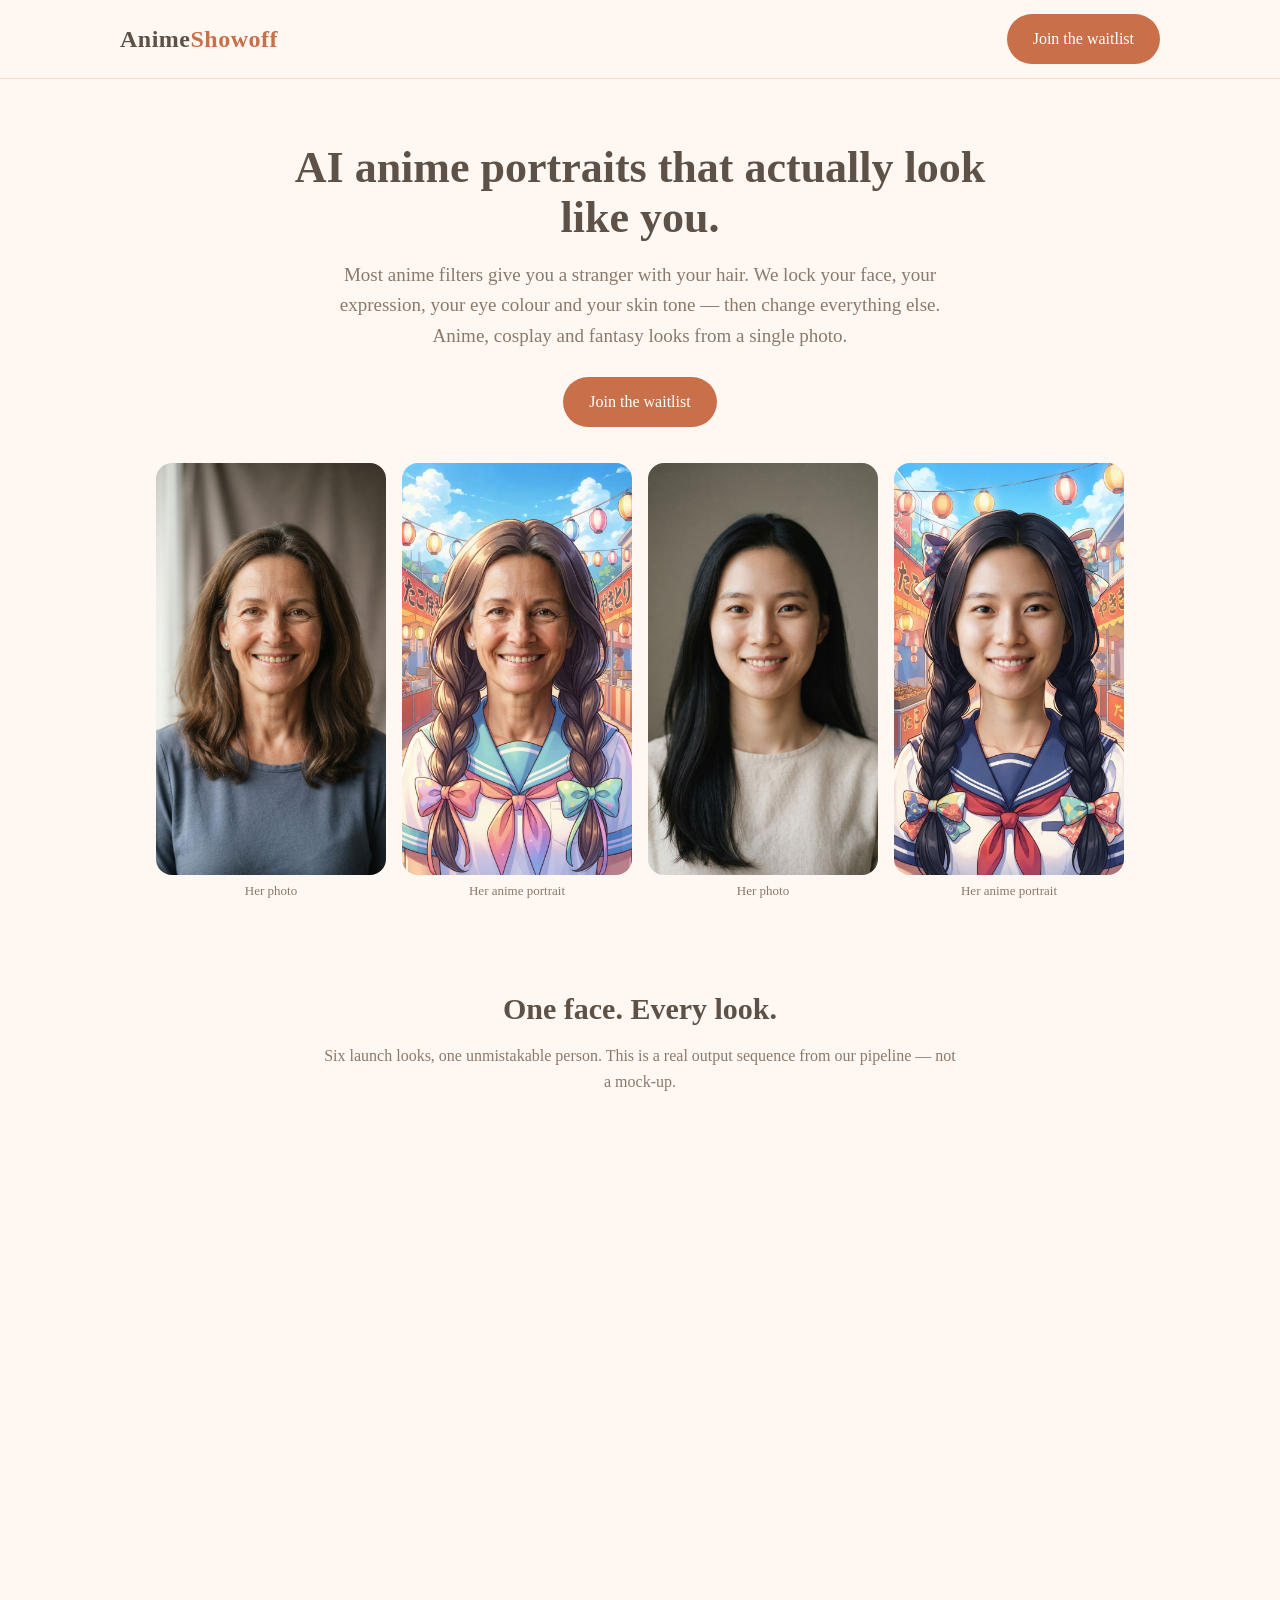
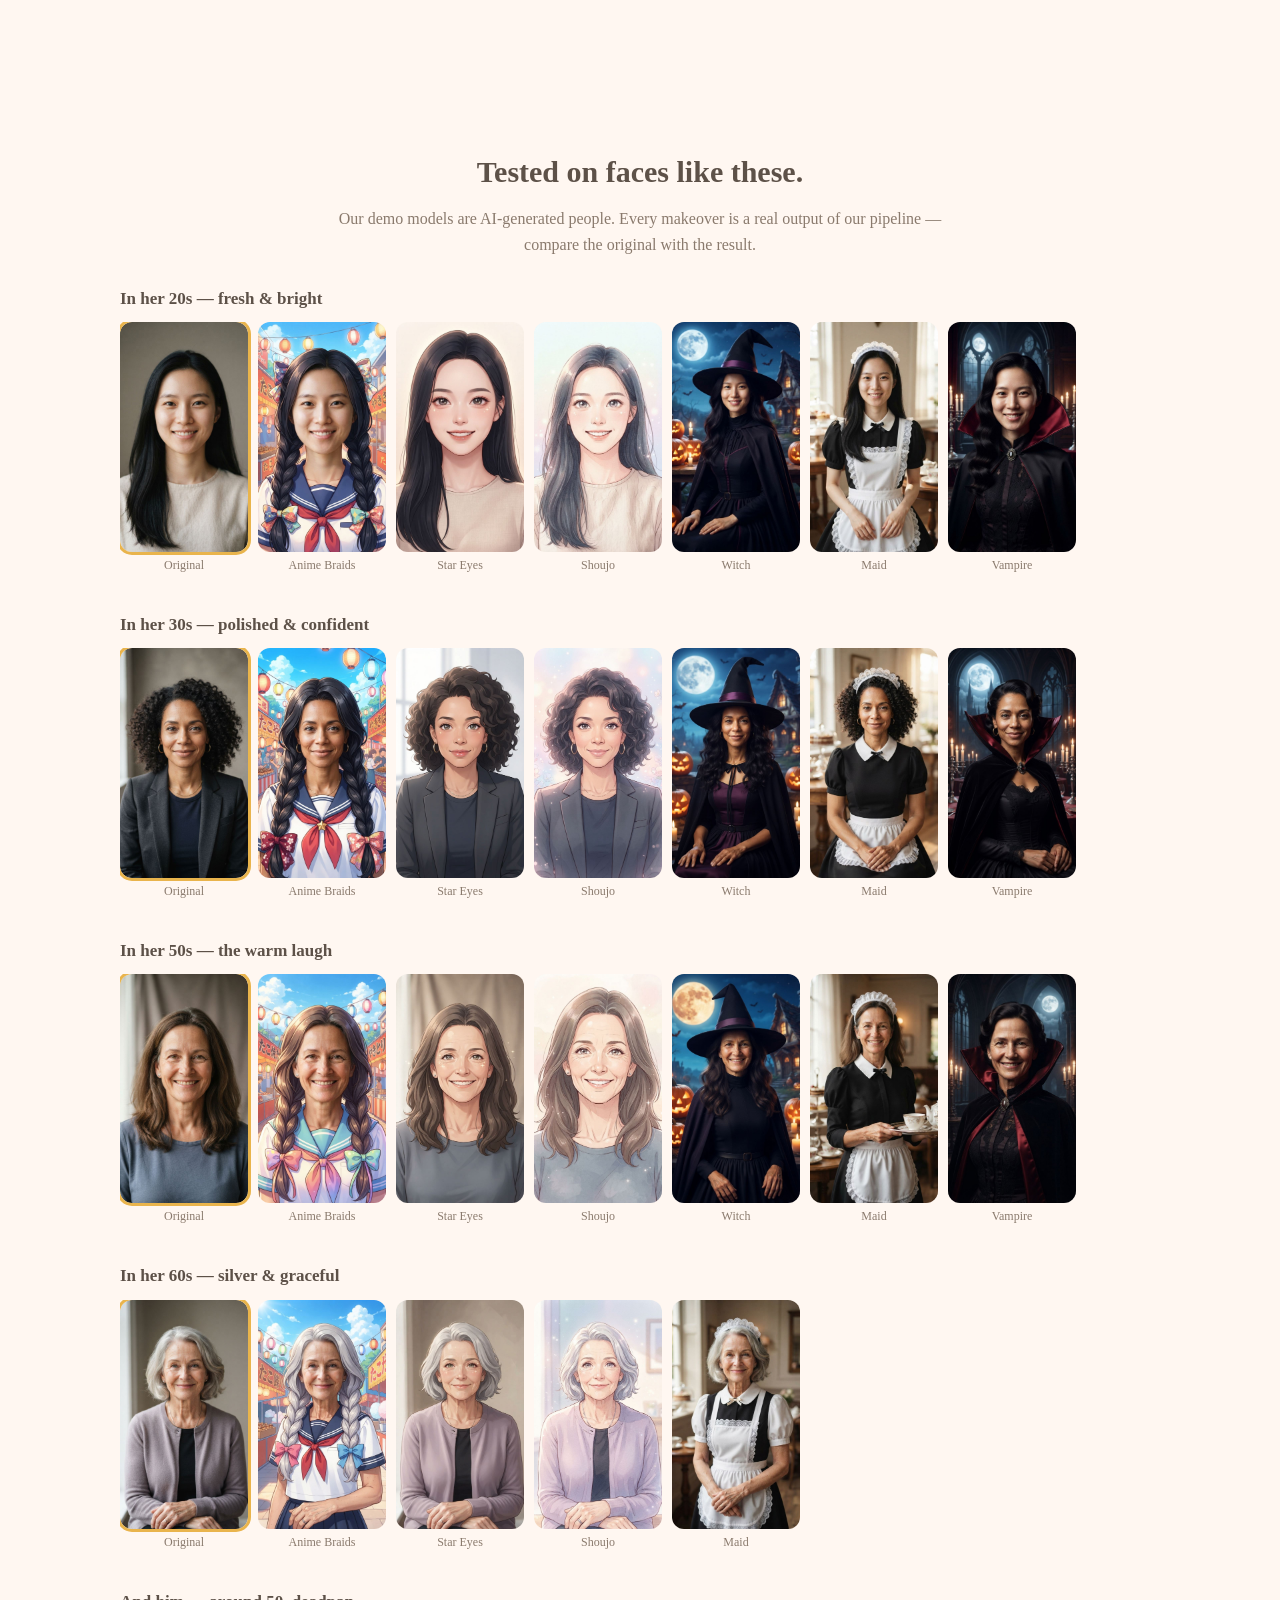
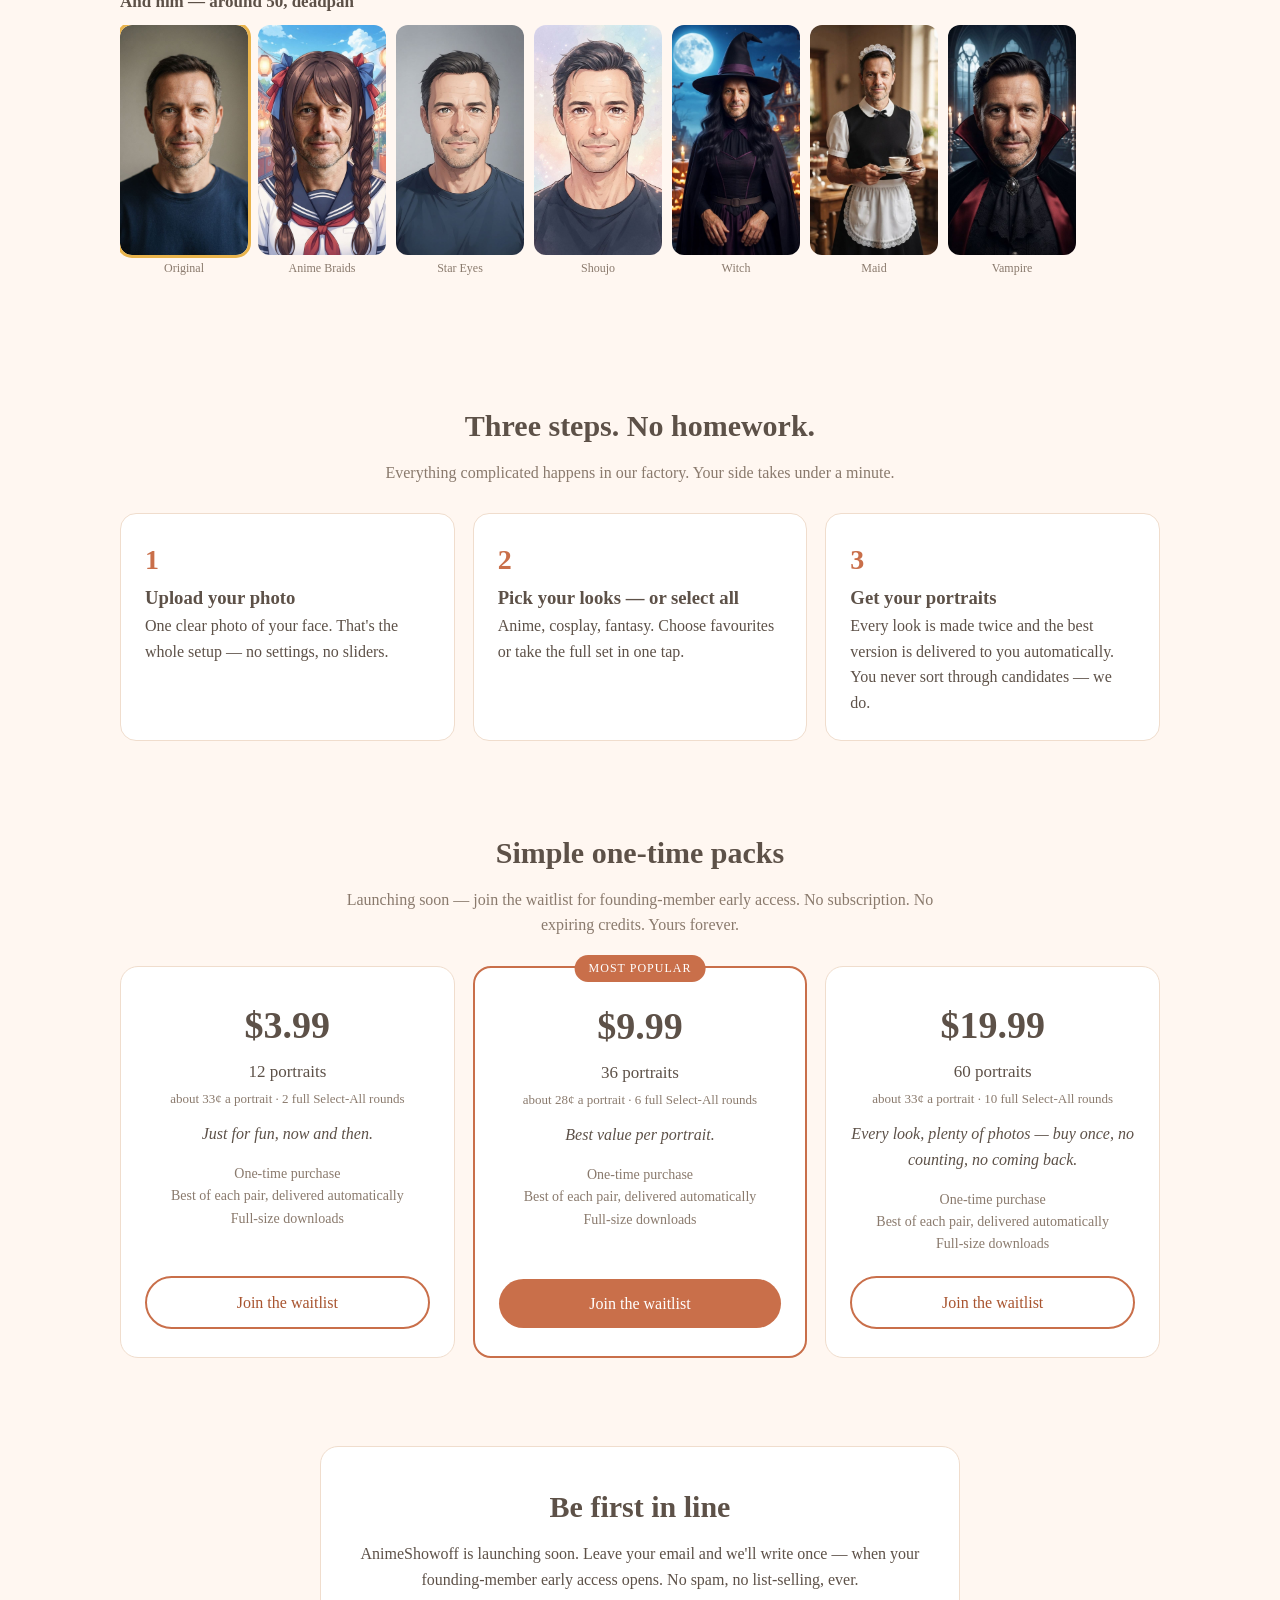
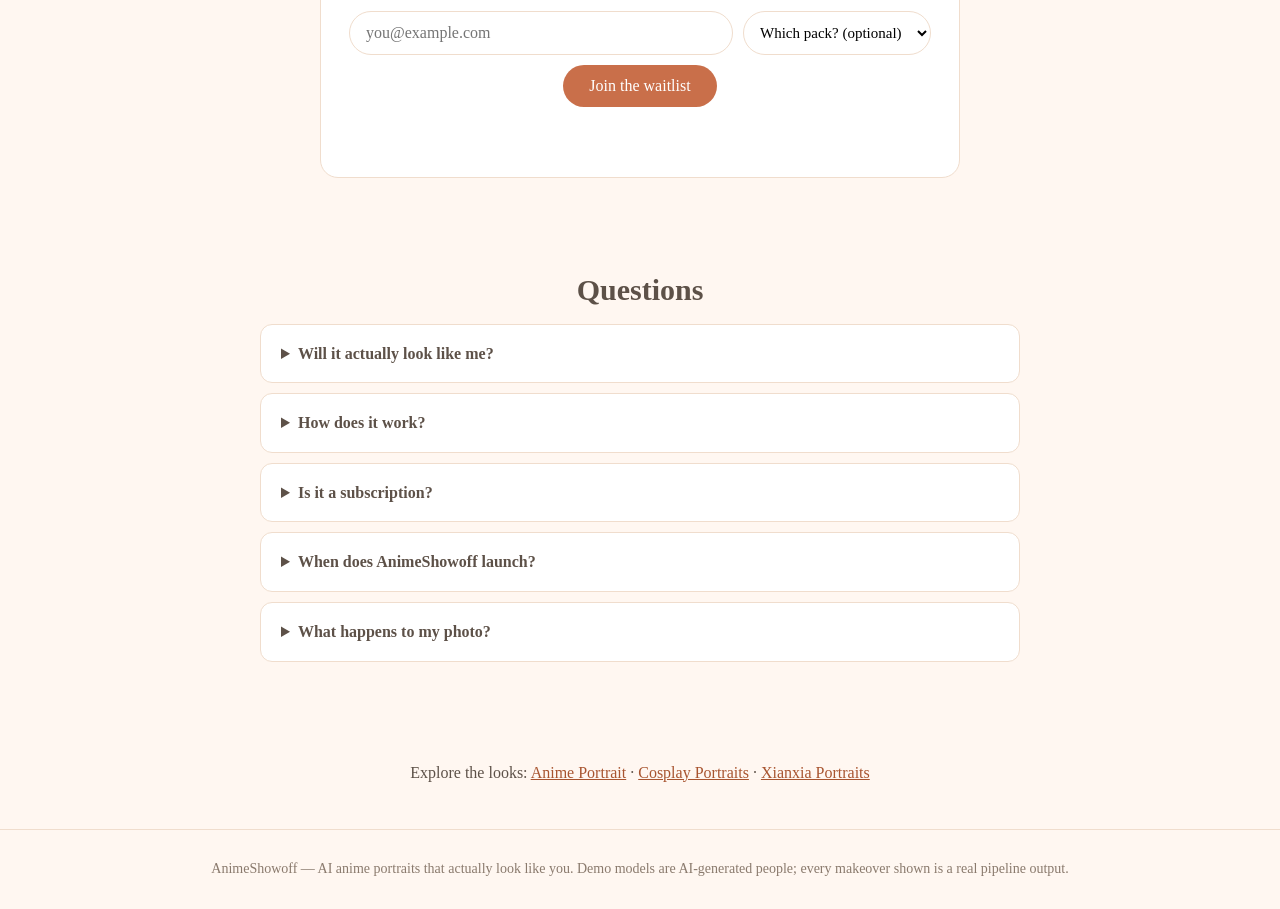
==== index.html @ 93ccb56d "Add files via upload" ====
<!DOCTYPE html>
<html lang="en">
<head>
<meta charset="utf-8">
<meta name="viewport" content="width=device-width, initial-scale=1">
<title>Anime Portrait AI — AnimeShowoff | Portraits That Actually Look Like You</title>
<meta name="description" content="AnimeShowoff turns your photo into anime portraits that actually look like you — your face, your expression, your hair. Anime, cosplay and fantasy looks, one-time packs, no subscription.">
<link rel="canonical" href="https://animeshowoff.com/">
<meta property="og:type" content="website">
<meta property="og:site_name" content="AnimeShowoff">
<meta property="og:title" content="AnimeShowoff — AI anime portraits that actually look like you">
<meta property="og:description" content="Your face stays yours. Anime, cosplay and fantasy portraits from one photo — no subscription, one-time packs. Launching soon.">
<meta property="og:url" content="https://animeshowoff.com/">
<meta property="og:image" content="https://animeshowoff.com/assets/f1-realface.jpg">
<meta name="twitter:card" content="summary_large_image">
<link rel="stylesheet" href="/style.css">
<script type="application/ld+json">
{
 "@context":"https://schema.org",
 "@graph":[
  {"@type":"Organization","@id":"https://animeshowoff.com/#org","name":"AnimeShowoff","url":"https://animeshowoff.com/","slogan":"AI anime portraits that actually look like you."},
  {"@type":"Product","name":"AnimeShowoff Anime Portrait Packs","brand":{"@id":"https://animeshowoff.com/#org"},
   "description":"AI anime portraits that keep your face, expression, eye colour, hair colour and skin tone — anime, cosplay and fantasy looks generated from one uploaded photo. Two candidates are made per look and the best one is delivered automatically.",
   "offers":[
    {"@type":"Offer","name":"Starter Pack — 12 portraits","price":"3.99","priceCurrency":"USD","availability":"https://schema.org/PreOrder"},
    {"@type":"Offer","name":"Value Pack — 36 portraits","price":"9.99","priceCurrency":"USD","availability":"https://schema.org/PreOrder"},
    {"@type":"Offer","name":"Studio Pack — 60 portraits","price":"19.99","priceCurrency":"USD","availability":"https://schema.org/PreOrder"}
   ]},
  {"@type":"FAQPage","mainEntity":[
   {"@type":"Question","name":"Will it actually look like me?","acceptedAnswer":{"@type":"Answer","text":"That is the whole point of AnimeShowoff. Your face, expression, eye colour, hair colour and skin tone are locked in — the styling changes, you don't. Every look is generated twice and our system delivers the version that keeps you most recognisably you."}},
   {"@type":"Question","name":"How does it work?","acceptedAnswer":{"@type":"Answer","text":"Upload your photo, pick your looks — or select all — and receive your portraits. There is nothing to tune and no candidates to sort through: the best of each pair is chosen for you automatically."}},
   {"@type":"Question","name":"Is it a subscription?","acceptedAnswer":{"@type":"Answer","text":"No. Packs are one-time purchases — 12, 36 or 60 portraits — and they are yours forever. No credits that expire, no monthly fee."}},
   {"@type":"Question","name":"When does AnimeShowoff launch?","acceptedAnswer":{"@type":"Answer","text":"We are launching soon. Join the waitlist for founding-member early access and first notice when portrait packs open."}},
   {"@type":"Question","name":"What happens to my photo?","acceptedAnswer":{"@type":"Answer","text":"Your uploaded photo is used only to make your portraits and is deleted within 24 hours. Only upload a photo of yourself, or one you have permission to use."}}
  ]}
 ]
}
</script>
</head>
<body>
<header class="site"><div class="wrap">
  <a class="logo" href="/">Anime<span>Showoff</span></a>
  <a class="btn" href="#waitlist">Join the waitlist</a>
</div></header>

<div class="wrap">
  <section class="hero">
    <h1>AI anime portraits that actually look like you.</h1>
    <p class="sub">Most anime filters give you a stranger with your hair. We lock your face, your expression, your eye colour and your skin tone — then change everything else. Anime, cosplay and fantasy looks from a single photo.</p>
    <a class="btn" href="#waitlist">Join the waitlist</a>
    <div class="hero-pair">
      <figure><img src="/assets/f1-original.jpg" alt="Original photo of a woman in her fifties with a warm laugh"><figcaption>Her photo</figcaption></figure>
      <figure><img src="/assets/f1-realface.jpg" alt="Anime portrait of the same woman — same face, same laugh, twin braids and sailor outfit"><figcaption>Her anime portrait</figcaption></figure>
      <figure><img src="/assets/f2-original.jpg" alt="Original photo of a young East Asian woman with long black hair"><figcaption>Her photo</figcaption></figure>
      <figure><img src="/assets/f2-realface.jpg" alt="Anime portrait of the same young woman — same face and smile, twin braids"><figcaption>Her anime portrait</figcaption></figure>
    </div>
  </section>

  <section>
    <h2>One face. Every look.</h2>
    <p class="lede">Six launch looks, one unmistakable person. This is a real output sequence from our pipeline — not a mock-up.</p>
    <div class="showcase"><div class="stage">
      <img src="/assets/f1-realface.jpg" alt="Anime braids look">
      <img src="/assets/f1-star-eyes.jpg" alt="Star-eyes anime look">
      <img src="/assets/f1-shoujo.jpg" alt="Shoujo watercolour look">
      <img src="/assets/f1-witch.jpg" alt="Witch cosplay look">
      <img src="/assets/f1-maid.jpg" alt="Maid cosplay look">
      <img src="/assets/f1-vampire.jpg" alt="Vampire cosplay look">
    </div></div>
  </section>

  <section>
    <h2>Tested on faces like these.</h2>
    <p class="lede">Our demo models are AI-generated people. Every makeover is a real output of our pipeline — compare the original with the result.</p>

    <div class="matrix-row"><h3>In her 20s — fresh &amp; bright</h3><div class="row-imgs">
      <figure class="orig"><img src="/assets/f2-original.jpg" alt="Original"><figcaption>Original</figcaption></figure>
      <figure><img src="/assets/f2-realface.jpg" alt="Anime braids"><figcaption>Anime Braids</figcaption></figure>
      <figure><img src="/assets/f2-star-eyes.jpg" alt="Star Eyes"><figcaption>Star Eyes</figcaption></figure>
      <figure><img src="/assets/f2-shoujo.jpg" alt="Shoujo"><figcaption>Shoujo</figcaption></figure>
      <figure><img src="/assets/f2-witch.jpg" alt="Witch"><figcaption>Witch</figcaption></figure>
      <figure><img src="/assets/f2-maid.jpg" alt="Maid"><figcaption>Maid</figcaption></figure>
      <figure><img src="/assets/f2-vampire.jpg" alt="Vampire"><figcaption>Vampire</figcaption></figure>
    </div></div>

    <div class="matrix-row"><h3>In her 30s — polished &amp; confident</h3><div class="row-imgs">
      <figure class="orig"><img src="/assets/f3-original.jpg" alt="Original"><figcaption>Original</figcaption></figure>
      <figure><img src="/assets/f3-realface.jpg" alt="Anime braids"><figcaption>Anime Braids</figcaption></figure>
      <figure><img src="/assets/f3-star-eyes.jpg" alt="Star Eyes"><figcaption>Star Eyes</figcaption></figure>
      <figure><img src="/assets/f3-shoujo.jpg" alt="Shoujo"><figcaption>Shoujo</figcaption></figure>
      <figure><img src="/assets/f3-witch.jpg" alt="Witch"><figcaption>Witch</figcaption></figure>
      <figure><img src="/assets/f3-maid.jpg" alt="Maid"><figcaption>Maid</figcaption></figure>
      <figure><img src="/assets/f3-vampire.jpg" alt="Vampire"><figcaption>Vampire</figcaption></figure>
    </div></div>

    <div class="matrix-row"><h3>In her 50s — the warm laugh</h3><div class="row-imgs">
      <figure class="orig"><img src="/assets/f1-original.jpg" alt="Original"><figcaption>Original</figcaption></figure>
      <figure><img src="/assets/f1-realface.jpg" alt="Anime braids"><figcaption>Anime Braids</figcaption></figure>
      <figure><img src="/assets/f1-star-eyes.jpg" alt="Star Eyes"><figcaption>Star Eyes</figcaption></figure>
      <figure><img src="/assets/f1-shoujo.jpg" alt="Shoujo"><figcaption>Shoujo</figcaption></figure>
      <figure><img src="/assets/f1-witch.jpg" alt="Witch"><figcaption>Witch</figcaption></figure>
      <figure><img src="/assets/f1-maid.jpg" alt="Maid"><figcaption>Maid</figcaption></figure>
      <figure><img src="/assets/f1-vampire.jpg" alt="Vampire"><figcaption>Vampire</figcaption></figure>
    </div></div>

    <div class="matrix-row"><h3>In her 60s — silver &amp; graceful</h3><div class="row-imgs">
      <figure class="orig"><img src="/assets/f4-original.jpg" alt="Original"><figcaption>Original</figcaption></figure>
      <figure><img src="/assets/f4-realface.jpg" alt="Anime braids with silver hair kept"><figcaption>Anime Braids</figcaption></figure>
      <figure><img src="/assets/f4-star-eyes.jpg" alt="Star Eyes"><figcaption>Star Eyes</figcaption></figure>
      <figure><img src="/assets/f4-shoujo.jpg" alt="Shoujo"><figcaption>Shoujo</figcaption></figure>
      <figure><img src="/assets/f4-maid.jpg" alt="Maid with silver hair kept"><figcaption>Maid</figcaption></figure>
    </div></div>

    <div class="matrix-row"><h3>And him — around 50, deadpan</h3><div class="row-imgs">
      <figure class="orig"><img src="/assets/male-original.jpg" alt="Original"><figcaption>Original</figcaption></figure>
      <figure><img src="/assets/male-realface.jpg" alt="Anime braids"><figcaption>Anime Braids</figcaption></figure>
      <figure><img src="/assets/male-star-eyes.jpg" alt="Star Eyes"><figcaption>Star Eyes</figcaption></figure>
      <figure><img src="/assets/male-shoujo.jpg" alt="Shoujo"><figcaption>Shoujo</figcaption></figure>
      <figure><img src="/assets/male-witch.jpg" alt="Witch"><figcaption>Witch</figcaption></figure>
      <figure><img src="/assets/male-maid.jpg" alt="Maid"><figcaption>Maid</figcaption></figure>
      <figure><img src="/assets/male-vampire.jpg" alt="Vampire"><figcaption>Vampire</figcaption></figure>
    </div></div>
  </section>

  <section>
    <h2>Three steps. No homework.</h2>
    <p class="lede">Everything complicated happens in our factory. Your side takes under a minute.</p>
    <div class="steps">
      <div class="step"><div class="n">1</div><h3>Upload your photo</h3><p>One clear photo of your face. That's the whole setup — no settings, no sliders.</p></div>
      <div class="step"><div class="n">2</div><h3>Pick your looks — or select all</h3><p>Anime, cosplay, fantasy. Choose favourites or take the full set in one tap.</p></div>
      <div class="step"><div class="n">3</div><h3>Get your portraits</h3><p>Every look is made twice and the best version is delivered to you automatically. You never sort through candidates — we do.</p></div>
    </div>
  </section>

  <section>
    <h2>Simple one-time packs</h2>
    <p class="lede">Launching soon — join the waitlist for founding-member early access. No subscription. No expiring credits. Yours forever.</p>
    <div class="pricing">
      <div class="pack">
        <div class="price">$3.99</div><div class="count">12 portraits</div><div class="per">about 33¢ a portrait · 2 full Select-All rounds</div>
        <p class="persona">Just for fun, now and then.</p>
        <ul><li>One-time purchase</li><li>Best of each pair, delivered automatically</li><li>Full-size downloads</li></ul>
        <a class="btn ghost" href="#waitlist">Join the waitlist</a>
      </div>
      <div class="pack best">
        <div class="badge">MOST POPULAR</div>
        <div class="price">$9.99</div><div class="count">36 portraits</div><div class="per">about 28¢ a portrait · 6 full Select-All rounds</div>
        <p class="persona">Best value per portrait.</p>
        <ul><li>One-time purchase</li><li>Best of each pair, delivered automatically</li><li>Full-size downloads</li></ul>
        <a class="btn" href="#waitlist">Join the waitlist</a>
      </div>
      <div class="pack">
        <div class="price">$19.99</div><div class="count">60 portraits</div><div class="per">about 33¢ a portrait · 10 full Select-All rounds</div>
        <p class="persona">Every look, plenty of photos — buy once, no counting, no coming back.</p>
        <ul><li>One-time purchase</li><li>Best of each pair, delivered automatically</li><li>Full-size downloads</li></ul>
        <a class="btn ghost" href="#waitlist">Join the waitlist</a>
      </div>
    </div>
  </section>

  <section id="waitlist">
    <div class="waitlist">
      <h2>Be first in line</h2>
      <p>AnimeShowoff is launching soon. Leave your email and we'll write once — when your founding-member early access opens. No spam, no list-selling, ever.</p>
      <form id="wl-form">
        <input type="email" id="wl-email" required placeholder="you@example.com" autocomplete="email">
        <select id="wl-tier" aria-label="Which pack are you eyeing?">
          <option value="">Which pack? (optional)</option>
          <option value="3.99-12">$3.99 — 12 portraits</option>
          <option value="9.99-36">$9.99 — 36 portraits</option>
          <option value="19.99-60">$19.99 — 60 portraits</option>
        </select>
        <button class="btn" type="submit">Join the waitlist</button>
      </form>
      <p id="wl-msg" role="status"></p>
    </div>
  </section>

  <section>
    <h2>Questions</h2>
    <div class="faq">
      <details><summary>Will it actually look like me?</summary><p>That is the whole point of AnimeShowoff. Your face, expression, eye colour, hair colour and skin tone are locked in — the styling changes, you don't. Every look is generated twice and our system delivers the version that keeps you most recognisably you. Look at the test wall above: original on the left, results after it.</p></details>
      <details><summary>How does it work?</summary><p>Upload your photo, pick your looks — or select all — and receive your portraits. There is nothing to tune and no candidates to sort through: the best of each pair is chosen for you automatically.</p></details>
      <details><summary>Is it a subscription?</summary><p>No. Packs are one-time purchases — 12, 36 or 60 portraits — and they are yours forever. No credits that expire, no monthly fee.</p></details>
      <details><summary>When does AnimeShowoff launch?</summary><p>We are launching soon. Join the waitlist for founding-member early access and first notice when portrait packs open.</p></details>
      <details><summary>What happens to my photo?</summary><p>Your uploaded photo is used only to make your portraits and is deleted within 24 hours. Only upload a photo of yourself, or one you have permission to use.</p></details>
    </div>
  </section>

  <section class="center">
    <p>Explore the looks: <a href="/anime-portrait/">Anime Portrait</a> · <a href="/cosplay/">Cosplay Portraits</a> · <a href="/xianxia/">Xianxia Portraits</a></p>
  </section>
</div>

<footer><div class="wrap">AnimeShowoff — AI anime portraits that actually look like you. Demo models are AI-generated people; every makeover shown is a real pipeline output.</div></footer>

<script>
document.getElementById('wl-form').addEventListener('submit', async function(e){
  e.preventDefault();
  var msg = document.getElementById('wl-msg');
  var email = document.getElementById('wl-email').value.trim();
  var tier = document.getElementById('wl-tier').value;
  msg.textContent = 'Joining…';
  try{
    var r = await fetch('/waitlist', {method:'POST', headers:{'Content-Type':'application/json'}, body: JSON.stringify({email: email, tier: tier})});
    var d = await r.json();
    if(d && d.ok){ msg.textContent = "You're on the list. We'll write once, when your early access opens."; e.target.reset(); }
    else { msg.textContent = (d && d.error) ? d.error : 'Something went wrong — please try again.'; }
  }catch(err){ msg.textContent = 'Something went wrong — please try again.'; }
});
</script>
</body>
</html>
---- style.css ----
:root{
  --bg:#fff7f1; --ink:#5d5148; --ink-soft:#8a7a6d; --card:#ffffff;
  --accent:#c96f4a; --accent-dark:#a8542f; --line:#f0ddcd; --gold:#e9b44c;
}
*{box-sizing:border-box;margin:0;padding:0}
body{background:var(--bg);color:var(--ink);font-family:Georgia,'Times New Roman',serif;line-height:1.6}
img{max-width:100%;display:block}
a{color:var(--accent-dark)}
.wrap{max-width:1080px;margin:0 auto;padding:0 20px}
header.site{position:sticky;top:0;background:rgba(255,247,241,.92);backdrop-filter:blur(6px);border-bottom:1px solid var(--line);z-index:10}
header.site .wrap{display:flex;justify-content:space-between;align-items:center;padding-top:14px;padding-bottom:14px}
.logo{font-size:24px;font-weight:bold;letter-spacing:.5px;color:var(--ink);text-decoration:none}
.logo span{color:var(--accent)}
.btn{display:inline-block;background:var(--accent);color:#fff;text-decoration:none;padding:12px 26px;border-radius:999px;font-size:16px;border:none;cursor:pointer;font-family:inherit}
.btn:hover{background:var(--accent-dark)}
.btn.ghost{background:transparent;color:var(--accent-dark);border:2px solid var(--accent)}
.hero{padding:64px 0 40px;text-align:center}
.hero h1{font-size:44px;line-height:1.15;max-width:760px;margin:0 auto 16px}
.hero p.sub{font-size:19px;color:var(--ink-soft);max-width:620px;margin:0 auto 26px}
.hero-pair{display:flex;gap:16px;justify-content:center;flex-wrap:wrap;margin-top:36px}
.hero-pair figure{width:230px}
.hero-pair img{border-radius:16px;aspect-ratio:768/1376;object-fit:cover;width:100%}
.hero-pair figcaption{font-size:13px;color:var(--ink-soft);margin-top:6px}
section{padding:44px 0}
h2{font-size:30px;text-align:center;margin-bottom:10px}
p.lede{text-align:center;color:var(--ink-soft);max-width:640px;margin:0 auto 28px}
.showcase{display:flex;justify-content:center}
.stage{position:relative;width:300px;aspect-ratio:768/1376;border-radius:18px;overflow:hidden}
.stage img{position:absolute;inset:0;width:100%;height:100%;object-fit:cover;opacity:0;animation:fade 18s infinite}
.stage img:nth-child(1){animation-delay:0s}.stage img:nth-child(2){animation-delay:3s}
.stage img:nth-child(3){animation-delay:6s}.stage img:nth-child(4){animation-delay:9s}
.stage img:nth-child(5){animation-delay:12s}.stage img:nth-child(6){animation-delay:15s}
@keyframes fade{0%{opacity:0}4%{opacity:1}16%{opacity:1}20%{opacity:0}100%{opacity:0}}
.matrix-row{margin-bottom:30px}
.matrix-row h3{font-size:17px;margin-bottom:10px;color:var(--ink)}
.row-imgs{display:flex;gap:10px;overflow-x:auto;padding-bottom:6px}
.row-imgs figure{flex:0 0 128px}
.row-imgs img{border-radius:12px;aspect-ratio:768/1376;object-fit:cover;width:100%}
.row-imgs figcaption{font-size:12px;color:var(--ink-soft);text-align:center;margin-top:4px}
.row-imgs figure.orig img{outline:3px solid var(--gold)}
.steps{display:grid;grid-template-columns:repeat(auto-fit,minmax(240px,1fr));gap:18px}
.step{background:var(--card);border:1px solid var(--line);border-radius:16px;padding:24px}
.step .n{font-size:28px;color:var(--accent);font-weight:bold}
.pricing{display:grid;grid-template-columns:repeat(auto-fit,minmax(250px,1fr));gap:18px;align-items:stretch}
.pack{background:var(--card);border:1px solid var(--line);border-radius:18px;padding:28px 24px;text-align:center;position:relative;display:flex;flex-direction:column}
.pack.best{border:2px solid var(--accent)}
.badge{position:absolute;top:-13px;left:50%;transform:translateX(-50%);background:var(--accent);color:#fff;font-size:12px;padding:4px 14px;border-radius:999px;letter-spacing:1px}
.pack .price{font-size:38px;font-weight:bold}
.pack .count{font-size:17px;margin:2px 0 4px}
.pack .per{font-size:13px;color:var(--ink-soft)}
.pack .persona{font-style:italic;margin:12px 0 16px;color:var(--ink)}
.pack ul{list-style:none;font-size:14px;color:var(--ink-soft);margin-bottom:20px}
.pack .btn{margin-top:auto}
.waitlist{background:var(--card);border:1px solid var(--line);border-radius:18px;padding:36px 28px;text-align:center;max-width:640px;margin:0 auto}
.waitlist form{display:flex;gap:10px;flex-wrap:wrap;justify-content:center;margin-top:18px}
.waitlist input[type=email]{flex:1 1 260px;padding:12px 16px;border:1px solid var(--line);border-radius:999px;font-size:16px;font-family:inherit}
.waitlist select{padding:12px;border:1px solid var(--line);border-radius:999px;font-size:15px;font-family:inherit;background:#fff}
#wl-msg{margin-top:12px;font-size:15px;min-height:22px}
.faq{max-width:760px;margin:0 auto}
.faq details{background:var(--card);border:1px solid var(--line);border-radius:12px;padding:16px 20px;margin-bottom:10px}
.faq summary{cursor:pointer;font-weight:bold}
.faq p{margin-top:8px;color:var(--ink-soft)}
footer{border-top:1px solid var(--line);padding:28px 0;text-align:center;color:var(--ink-soft);font-size:14px}
.gallery{display:flex;gap:14px;flex-wrap:wrap;justify-content:center;margin:26px 0}
.gallery figure{width:200px}
.gallery img{border-radius:14px;aspect-ratio:768/1376;object-fit:cover;width:100%}
.gallery figcaption{font-size:12px;color:var(--ink-soft);text-align:center;margin-top:5px}
.prose{max-width:760px;margin:0 auto}
.prose p{margin-bottom:16px;font-size:17px}
.center{text-align:center}
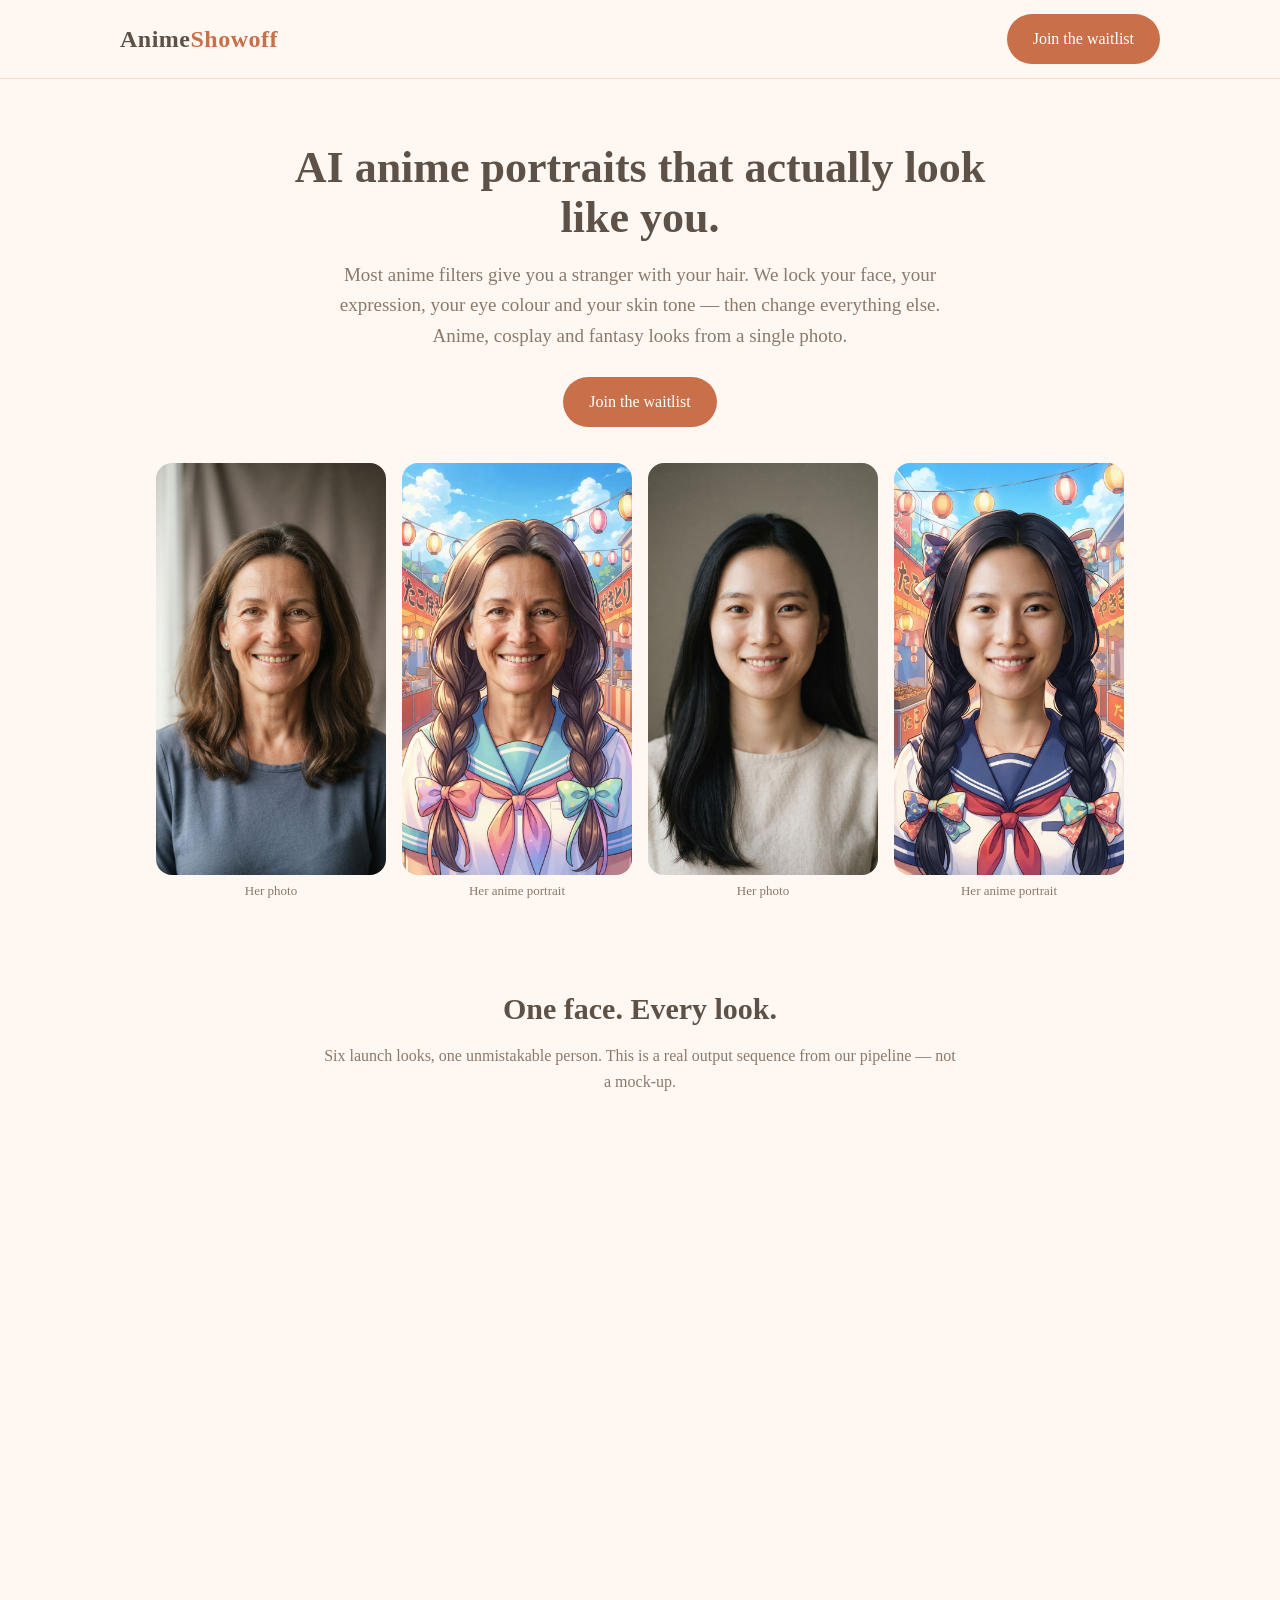
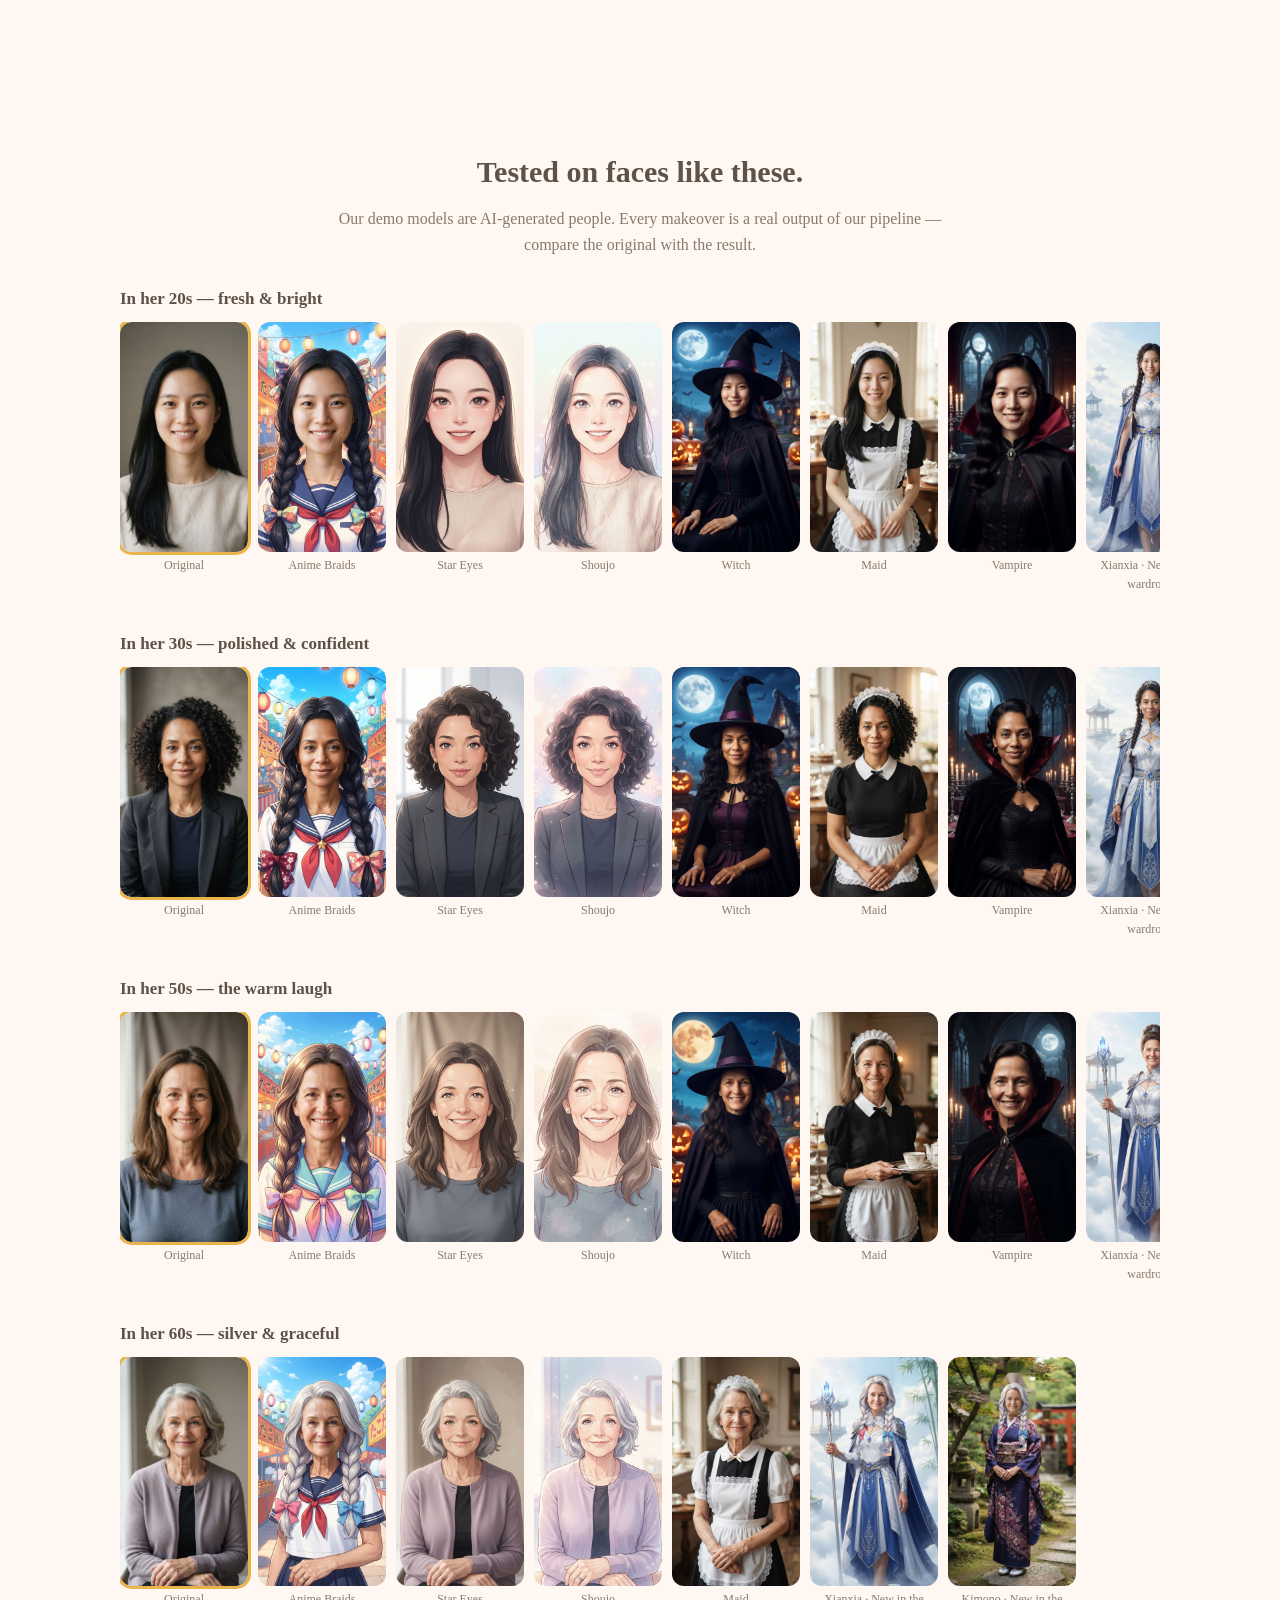
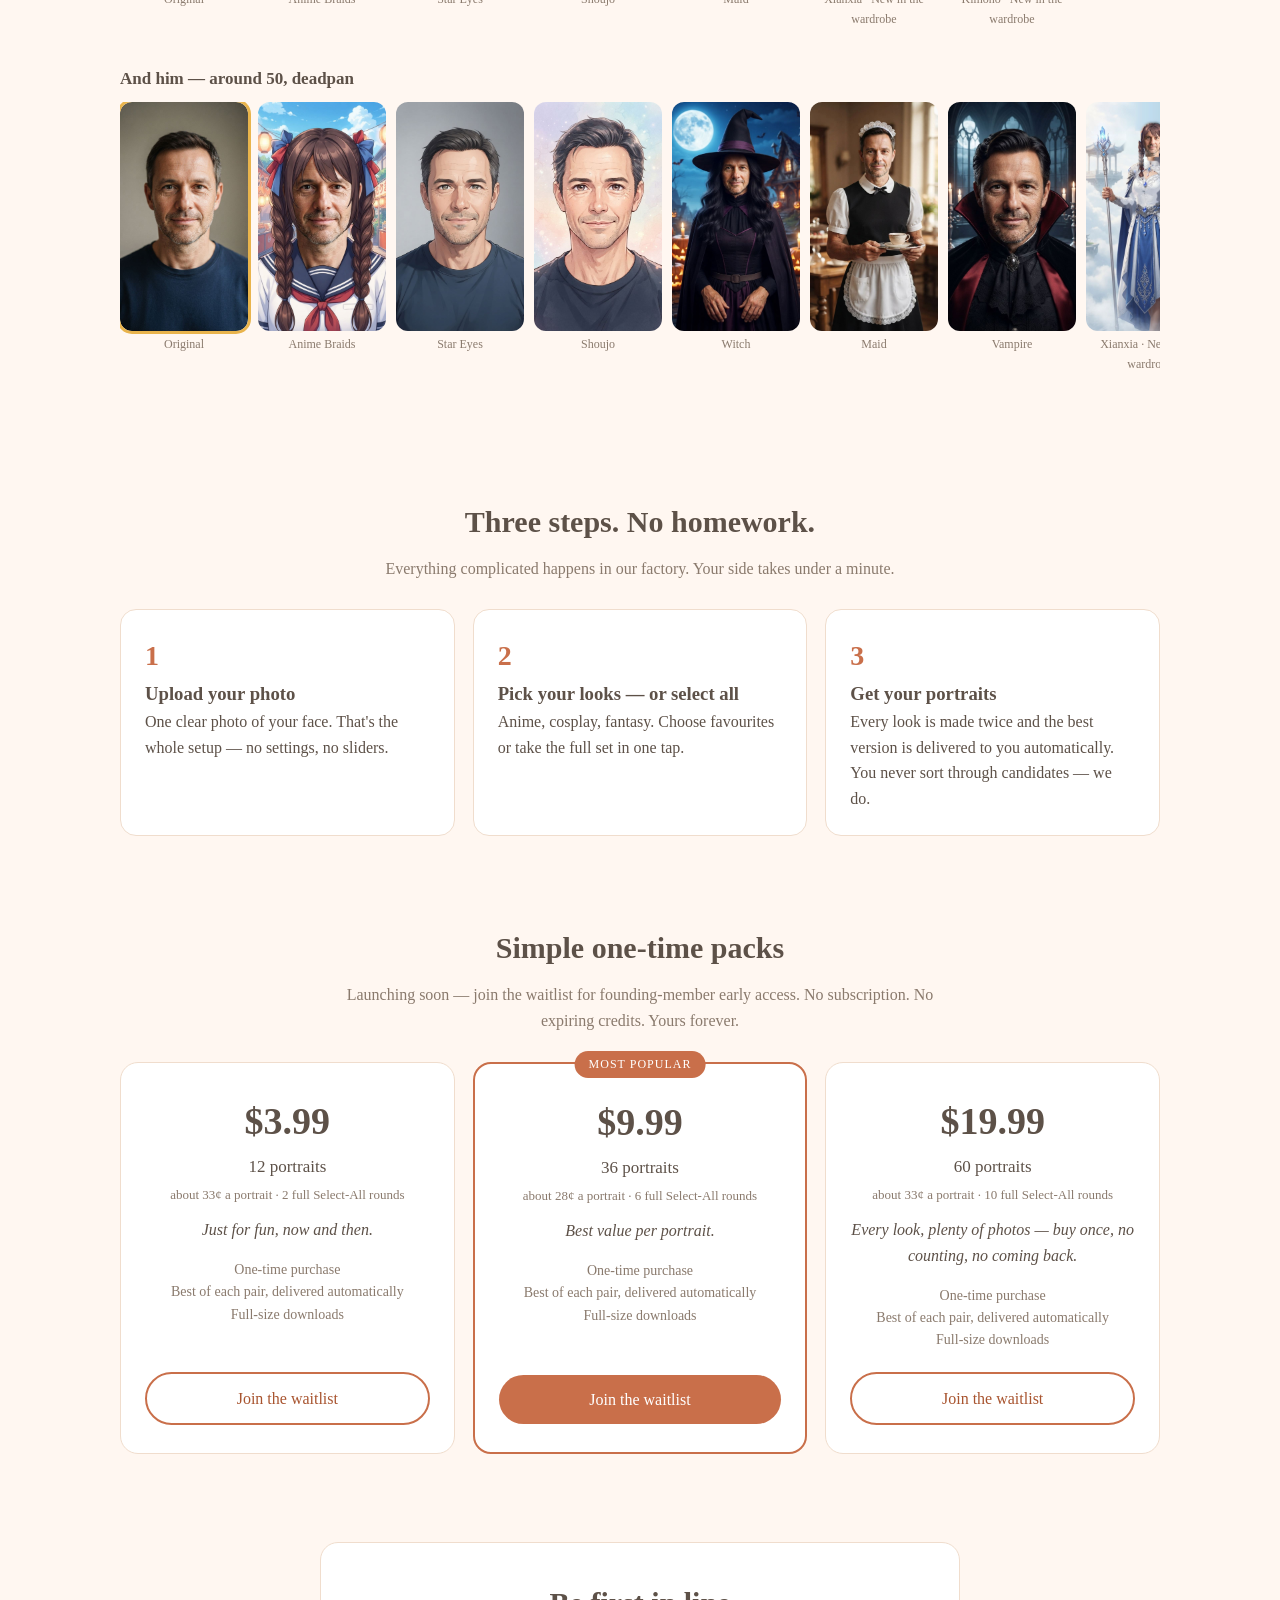
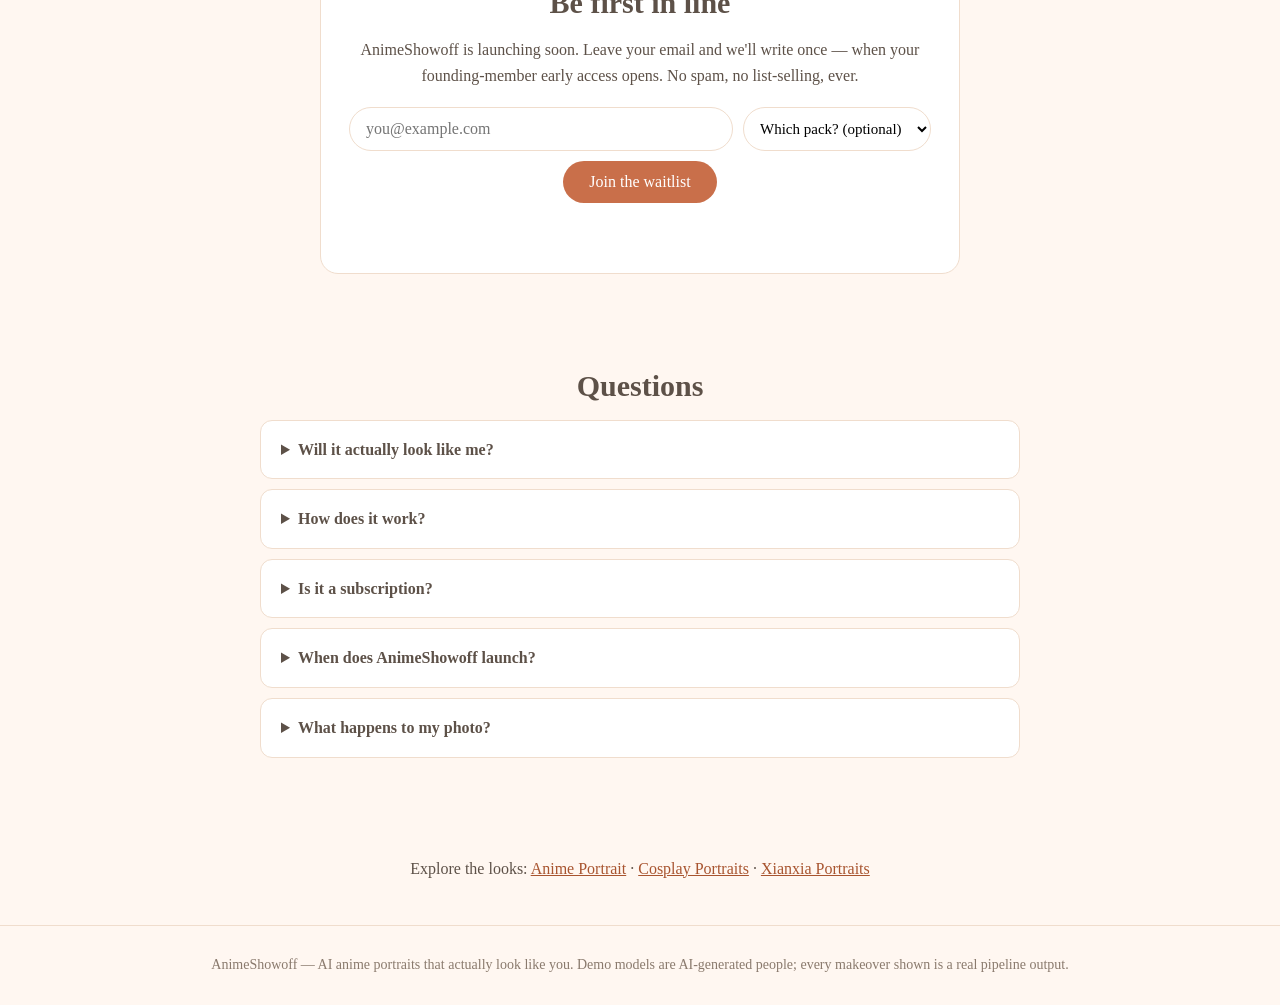
==== commit c48a1b22: "Add files via upload" ====
--- a/index.html
+++ b/index.html
@@ -81,6 +81,8 @@
       <figure><img src="/assets/f2-witch.jpg" alt="Witch"><figcaption>Witch</figcaption></figure>
       <figure><img src="/assets/f2-maid.jpg" alt="Maid"><figcaption>Maid</figcaption></figure>
       <figure><img src="/assets/f2-vampire.jpg" alt="Vampire"><figcaption>Vampire</figcaption></figure>
+      <figure><img src="/assets/f2-xianxia.jpg" alt="Xianxia fantasy regalia"><figcaption>Xianxia · New in the wardrobe</figcaption></figure>
+      <figure><img src="/assets/f2-kimono.jpg" alt="Traditional kimono"><figcaption>Kimono · New in the wardrobe</figcaption></figure>
     </div></div>
 
     <div class="matrix-row"><h3>In her 30s — polished &amp; confident</h3><div class="row-imgs">
@@ -91,6 +93,8 @@
       <figure><img src="/assets/f3-witch.jpg" alt="Witch"><figcaption>Witch</figcaption></figure>
       <figure><img src="/assets/f3-maid.jpg" alt="Maid"><figcaption>Maid</figcaption></figure>
       <figure><img src="/assets/f3-vampire.jpg" alt="Vampire"><figcaption>Vampire</figcaption></figure>
+      <figure><img src="/assets/f3-xianxia.jpg" alt="Xianxia fantasy regalia"><figcaption>Xianxia · New in the wardrobe</figcaption></figure>
+      <figure><img src="/assets/f3-kimono.jpg" alt="Traditional kimono"><figcaption>Kimono · New in the wardrobe</figcaption></figure>
     </div></div>
 
     <div class="matrix-row"><h3>In her 50s — the warm laugh</h3><div class="row-imgs">
@@ -101,6 +105,8 @@
       <figure><img src="/assets/f1-witch.jpg" alt="Witch"><figcaption>Witch</figcaption></figure>
       <figure><img src="/assets/f1-maid.jpg" alt="Maid"><figcaption>Maid</figcaption></figure>
       <figure><img src="/assets/f1-vampire.jpg" alt="Vampire"><figcaption>Vampire</figcaption></figure>
+      <figure><img src="/assets/f1-xianxia.jpg" alt="Xianxia fantasy regalia"><figcaption>Xianxia · New in the wardrobe</figcaption></figure>
+      <figure><img src="/assets/f1-kimono.jpg" alt="Traditional kimono"><figcaption>Kimono · New in the wardrobe</figcaption></figure>
     </div></div>
 
     <div class="matrix-row"><h3>In her 60s — silver &amp; graceful</h3><div class="row-imgs">
@@ -109,6 +115,8 @@
       <figure><img src="/assets/f4-star-eyes.jpg" alt="Star Eyes"><figcaption>Star Eyes</figcaption></figure>
       <figure><img src="/assets/f4-shoujo.jpg" alt="Shoujo"><figcaption>Shoujo</figcaption></figure>
       <figure><img src="/assets/f4-maid.jpg" alt="Maid with silver hair kept"><figcaption>Maid</figcaption></figure>
+      <figure><img src="/assets/f4-xianxia.jpg" alt="Xianxia fantasy regalia with silver braids kept"><figcaption>Xianxia · New in the wardrobe</figcaption></figure>
+      <figure><img src="/assets/f4-kimono.jpg" alt="Traditional kimono with silver braids kept"><figcaption>Kimono · New in the wardrobe</figcaption></figure>
     </div></div>
 
     <div class="matrix-row"><h3>And him — around 50, deadpan</h3><div class="row-imgs">
@@ -119,6 +127,8 @@
       <figure><img src="/assets/male-witch.jpg" alt="Witch"><figcaption>Witch</figcaption></figure>
       <figure><img src="/assets/male-maid.jpg" alt="Maid"><figcaption>Maid</figcaption></figure>
       <figure><img src="/assets/male-vampire.jpg" alt="Vampire"><figcaption>Vampire</figcaption></figure>
+      <figure><img src="/assets/male-xianxia.jpg" alt="Xianxia fantasy regalia"><figcaption>Xianxia · New in the wardrobe</figcaption></figure>
+      <figure><img src="/assets/male-kimono.jpg" alt="Traditional kimono"><figcaption>Kimono · New in the wardrobe</figcaption></figure>
     </div></div>
   </section>
 
